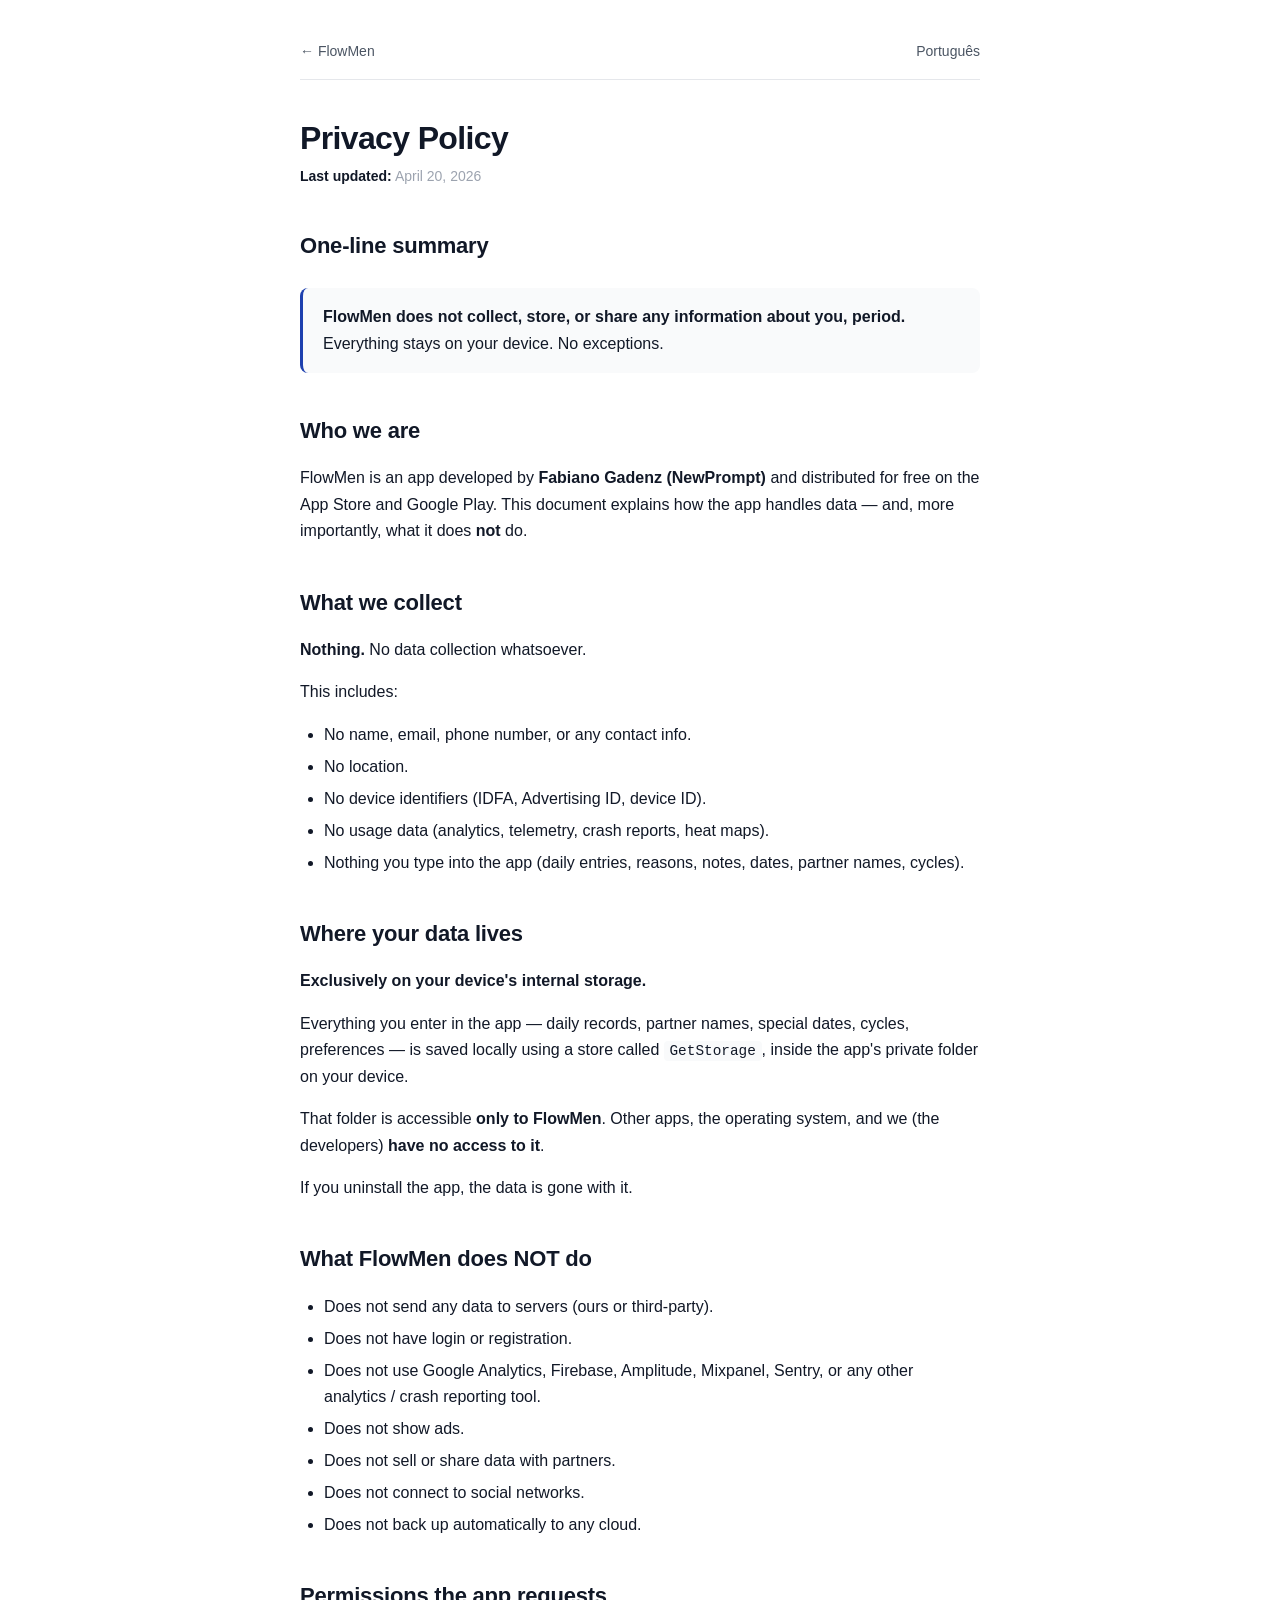
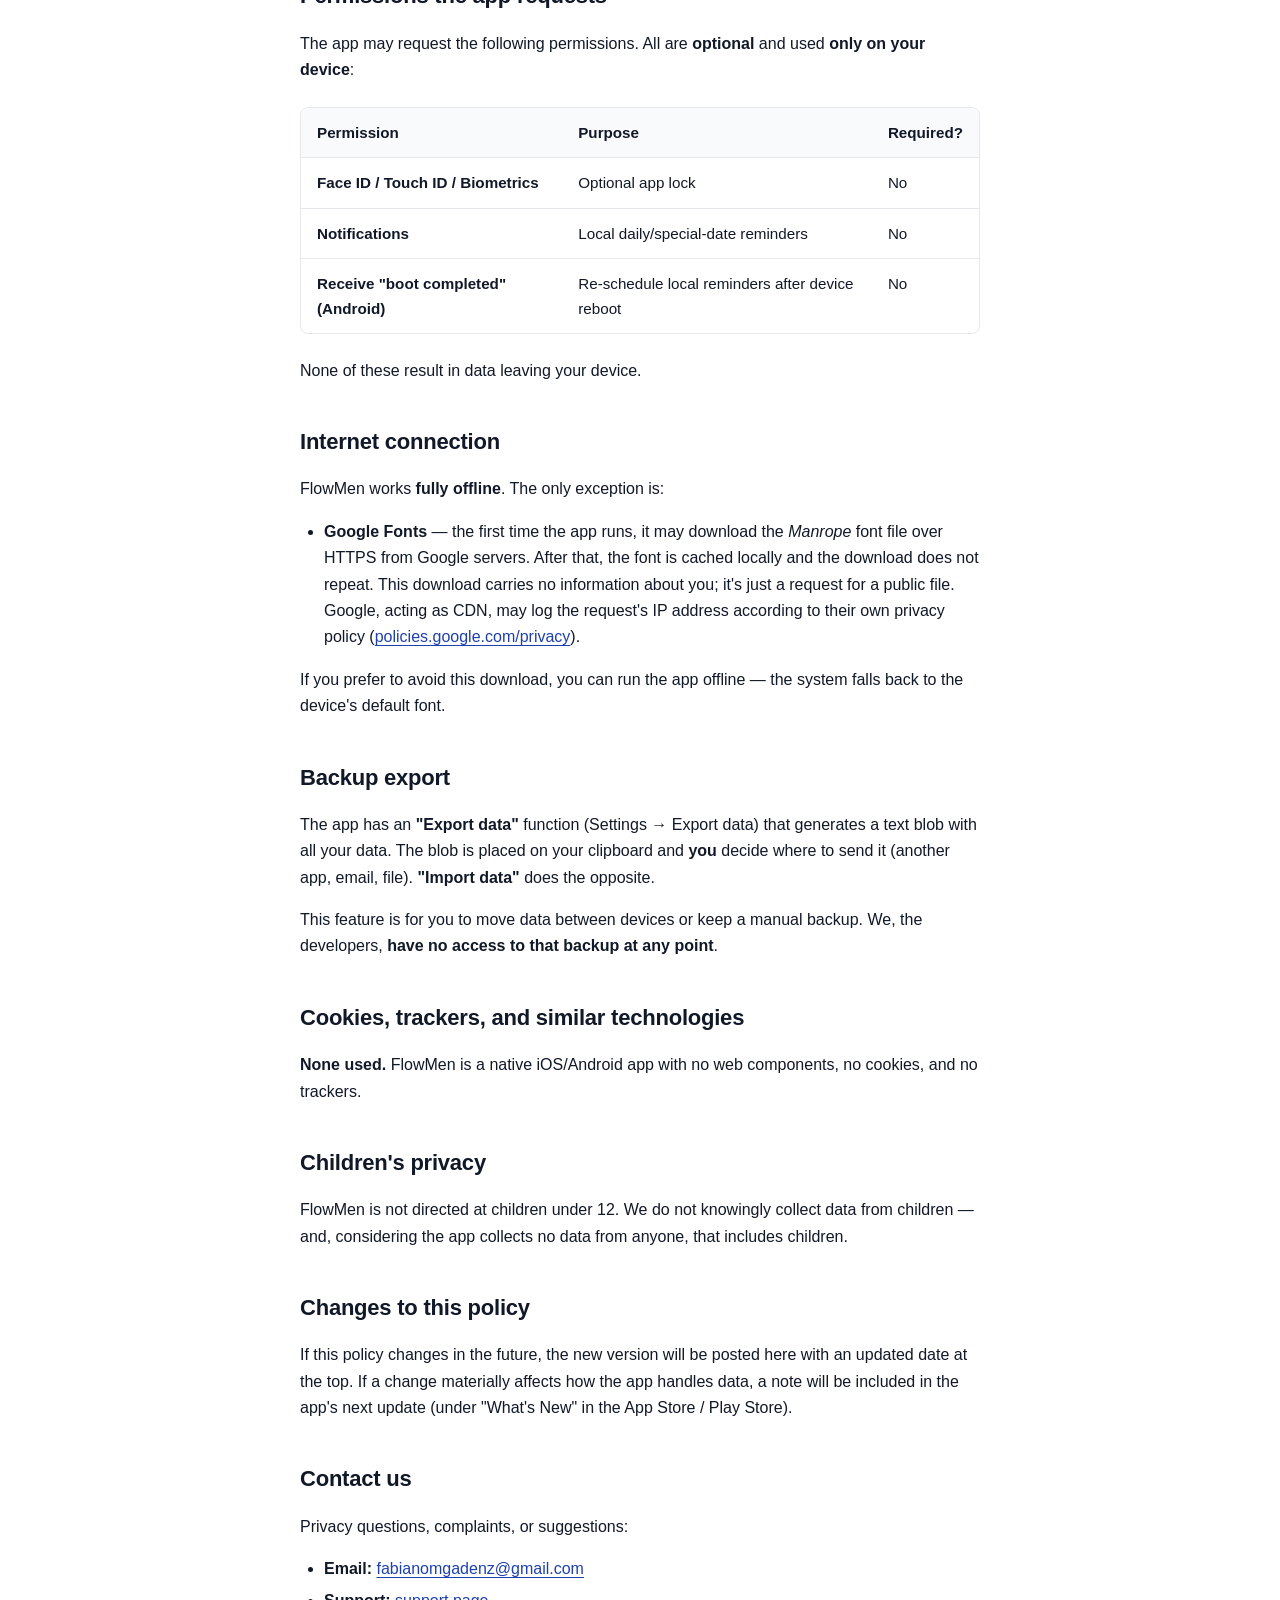
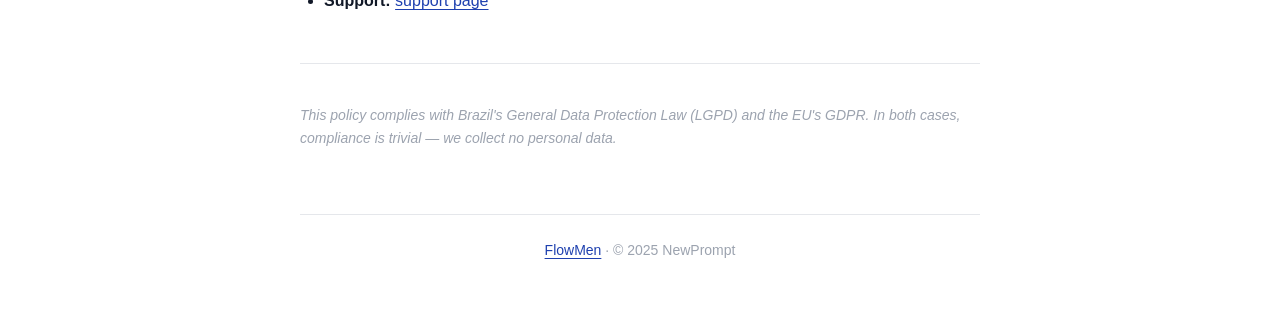
==== privacy-en.html @ 0409f49e "Initial site: landing, privacy (pt-BR/EN), support Co-Authored-By: Claude Opus 4.7 (1M context) <nor" ====
<!doctype html>
<html lang="en">
<head>
  <meta charset="utf-8">
  <meta name="viewport" content="width=device-width, initial-scale=1">
  <title>Privacy Policy — FlowMen</title>
  <meta name="description" content="FlowMen's Privacy Policy. The app collects no data. Everything stays on your device.">
  <meta name="theme-color" content="#1e40af">
  <link rel="stylesheet" href="style.css">
</head>
<body>
  <main class="container">
    <nav class="topbar">
      <a href="index.html">← FlowMen</a>
      <a href="privacy-pt-br.html">Português</a>
    </nav>

    <h1>Privacy Policy</h1>
    <p class="meta"><strong>Last updated:</strong> April 20, 2026</p>

    <h2>One-line summary</h2>
    <blockquote>
      <p>
        <strong>FlowMen does not collect, store, or share any information
        about you, period.</strong> Everything stays on your device. No
        exceptions.
      </p>
    </blockquote>

    <h2>Who we are</h2>
    <p>
      FlowMen is an app developed by <strong>Fabiano Gadenz (NewPrompt)</strong>
      and distributed for free on the App Store and Google Play. This document
      explains how the app handles data — and, more importantly, what it does
      <strong>not</strong> do.
    </p>

    <h2>What we collect</h2>
    <p><strong>Nothing.</strong> No data collection whatsoever.</p>
    <p>This includes:</p>
    <ul>
      <li>No name, email, phone number, or any contact info.</li>
      <li>No location.</li>
      <li>No device identifiers (IDFA, Advertising ID, device ID).</li>
      <li>No usage data (analytics, telemetry, crash reports, heat maps).</li>
      <li>Nothing you type into the app (daily entries, reasons, notes, dates, partner names, cycles).</li>
    </ul>

    <h2>Where your data lives</h2>
    <p><strong>Exclusively on your device's internal storage.</strong></p>
    <p>
      Everything you enter in the app — daily records, partner names, special
      dates, cycles, preferences — is saved locally using a store called
      <code>GetStorage</code>, inside the app's private folder on your device.
    </p>
    <p>
      That folder is accessible <strong>only to FlowMen</strong>. Other apps,
      the operating system, and we (the developers) <strong>have no access to
      it</strong>.
    </p>
    <p>If you uninstall the app, the data is gone with it.</p>

    <h2>What FlowMen does NOT do</h2>
    <ul>
      <li>Does not send any data to servers (ours or third-party).</li>
      <li>Does not have login or registration.</li>
      <li>Does not use Google Analytics, Firebase, Amplitude, Mixpanel, Sentry, or any other analytics / crash reporting tool.</li>
      <li>Does not show ads.</li>
      <li>Does not sell or share data with partners.</li>
      <li>Does not connect to social networks.</li>
      <li>Does not back up automatically to any cloud.</li>
    </ul>

    <h2>Permissions the app requests</h2>
    <p>
      The app may request the following permissions. All are
      <strong>optional</strong> and used <strong>only on your device</strong>:
    </p>

    <div class="table-wrap">
      <table>
        <thead>
          <tr><th>Permission</th><th>Purpose</th><th>Required?</th></tr>
        </thead>
        <tbody>
          <tr><td><strong>Face ID / Touch ID / Biometrics</strong></td><td>Optional app lock</td><td>No</td></tr>
          <tr><td><strong>Notifications</strong></td><td>Local daily/special-date reminders</td><td>No</td></tr>
          <tr><td><strong>Receive "boot completed" (Android)</strong></td><td>Re-schedule local reminders after device reboot</td><td>No</td></tr>
        </tbody>
      </table>
    </div>

    <p>None of these result in data leaving your device.</p>

    <h2>Internet connection</h2>
    <p>FlowMen works <strong>fully offline</strong>. The only exception is:</p>
    <ul>
      <li>
        <strong>Google Fonts</strong> — the first time the app runs, it may
        download the <em>Manrope</em> font file over HTTPS from Google
        servers. After that, the font is cached locally and the download does
        not repeat. This download carries no information about you; it's just
        a request for a public file. Google, acting as CDN, may log the
        request's IP address according to their own privacy policy
        (<a href="https://policies.google.com/privacy" target="_blank" rel="noopener">policies.google.com/privacy</a>).
      </li>
    </ul>
    <p>
      If you prefer to avoid this download, you can run the app offline —
      the system falls back to the device's default font.
    </p>

    <h2>Backup export</h2>
    <p>
      The app has an <strong>"Export data"</strong> function (Settings →
      Export data) that generates a text blob with all your data. The blob is
      placed on your clipboard and <strong>you</strong> decide where to send
      it (another app, email, file). <strong>"Import data"</strong> does the
      opposite.
    </p>
    <p>
      This feature is for you to move data between devices or keep a manual
      backup. We, the developers, <strong>have no access to that backup at
      any point</strong>.
    </p>

    <h2>Cookies, trackers, and similar technologies</h2>
    <p>
      <strong>None used.</strong> FlowMen is a native iOS/Android app with no
      web components, no cookies, and no trackers.
    </p>

    <h2>Children's privacy</h2>
    <p>
      FlowMen is not directed at children under 12. We do not knowingly
      collect data from children — and, considering the app collects no data
      from anyone, that includes children.
    </p>

    <h2>Changes to this policy</h2>
    <p>
      If this policy changes in the future, the new version will be posted
      here with an updated date at the top. If a change materially affects
      how the app handles data, a note will be included in the app's next
      update (under "What's New" in the App Store / Play Store).
    </p>

    <h2>Contact us</h2>
    <p>Privacy questions, complaints, or suggestions:</p>
    <ul>
      <li>
        <strong>Email:</strong>
        <a href="mailto:fabianomgadenz@gmail.com?subject=%5BFlowMen%5D%20Privacy">fabianomgadenz@gmail.com</a>
      </li>
      <li><strong>Support:</strong> <a href="support.html">support page</a></li>
    </ul>

    <hr>

    <p class="meta">
      <em>This policy complies with Brazil's General Data Protection Law
      (LGPD) and the EU's GDPR. In both cases, compliance is trivial — we
      collect no personal data.</em>
    </p>

    <footer>
      <a href="index.html">FlowMen</a> · © 2025 NewPrompt
    </footer>
  </main>
</body>
</html>
---- style.css ----
/*
 * FlowMen — static site
 * Estilo minimalista, mobile-first, zero dependência externa.
 * System font stack evita download de Google Fonts no site legal
 * (a própria política promete "sem trackers" — vamos honrar aqui).
 */

:root {
  --fg: #111827;
  --fg-muted: #4b5563;
  --fg-subtle: #9ca3af;
  --bg: #ffffff;
  --bg-soft: #f9fafb;
  --border: #e5e7eb;
  --accent: #1e40af;
  --accent-hover: #1e3a8a;
  --radius: 8px;
  --max-width: 720px;
}

@media (prefers-color-scheme: dark) {
  :root {
    --fg: #f3f4f6;
    --fg-muted: #9ca3af;
    --fg-subtle: #6b7280;
    --bg: #0f172a;
    --bg-soft: #1e293b;
    --border: #334155;
    --accent: #60a5fa;
    --accent-hover: #93c5fd;
  }
}

* { box-sizing: border-box; }

html {
  scroll-behavior: smooth;
  -webkit-text-size-adjust: 100%;
}

body {
  font-family: -apple-system, BlinkMacSystemFont, "Segoe UI", Roboto,
    "Helvetica Neue", Arial, sans-serif;
  font-size: 16px;
  line-height: 1.65;
  color: var(--fg);
  background: var(--bg);
  margin: 0;
  padding: 0;
  -webkit-font-smoothing: antialiased;
  -moz-osx-font-smoothing: grayscale;
}

.container {
  max-width: var(--max-width);
  margin: 0 auto;
  padding: 2.5rem 1.25rem 4rem;
}

/* Topbar com seletor de idioma / voltar */
.topbar {
  display: flex;
  justify-content: space-between;
  align-items: center;
  font-size: 0.875rem;
  color: var(--fg-muted);
  border-bottom: 1px solid var(--border);
  padding-bottom: 1rem;
  margin-bottom: 2rem;
}

.topbar a {
  color: var(--fg-muted);
  text-decoration: none;
}

.topbar a:hover {
  color: var(--accent);
}

/* Headings */
h1 {
  font-size: 2rem;
  font-weight: 700;
  letter-spacing: -0.02em;
  margin: 0 0 0.5rem;
  color: var(--fg);
}

h2 {
  font-size: 1.375rem;
  font-weight: 600;
  letter-spacing: -0.01em;
  margin: 2.5rem 0 1rem;
  color: var(--fg);
}

h3 {
  font-size: 1.125rem;
  font-weight: 600;
  margin: 2rem 0 0.75rem;
  color: var(--fg);
}

.tagline {
  font-size: 1.125rem;
  color: var(--fg-muted);
  margin: 0 0 2rem;
}

.meta {
  font-size: 0.875rem;
  color: var(--fg-subtle);
  margin: -0.5rem 0 2rem;
}

/* Texto */
p { margin: 0 0 1rem; }

strong { color: var(--fg); font-weight: 600; }

ul, ol {
  margin: 0 0 1rem;
  padding-left: 1.5rem;
}

li { margin-bottom: 0.35rem; }

hr {
  border: none;
  border-top: 1px solid var(--border);
  margin: 3rem 0;
}

/* Links */
a {
  color: var(--accent);
  text-decoration: underline;
  text-decoration-thickness: 1px;
  text-underline-offset: 3px;
}

a:hover { color: var(--accent-hover); }

/* Blockquote = resumo / aviso */
blockquote {
  margin: 1.5rem 0;
  padding: 1rem 1.25rem;
  background: var(--bg-soft);
  border-left: 3px solid var(--accent);
  border-radius: var(--radius);
  color: var(--fg);
}

blockquote p:last-child { margin-bottom: 0; }

/* Code */
code {
  font-family: ui-monospace, SFMono-Regular, Menlo, Consolas, monospace;
  font-size: 0.9em;
  background: var(--bg-soft);
  padding: 0.15em 0.4em;
  border-radius: 4px;
  color: var(--fg);
}

/* Tabelas */
.table-wrap {
  overflow-x: auto;
  margin: 1.5rem 0;
  border: 1px solid var(--border);
  border-radius: var(--radius);
}

table {
  width: 100%;
  border-collapse: collapse;
  font-size: 0.95rem;
}

thead { background: var(--bg-soft); }

th, td {
  text-align: left;
  padding: 0.75rem 1rem;
  border-bottom: 1px solid var(--border);
  vertical-align: top;
}

tr:last-child td { border-bottom: none; }

th { font-weight: 600; }

/* Cards de documento (usado no index) */
.docs-grid {
  display: grid;
  grid-template-columns: 1fr;
  gap: 0.75rem;
  margin: 1.5rem 0;
}

.doc-card {
  display: block;
  padding: 1.25rem;
  border: 1px solid var(--border);
  border-radius: var(--radius);
  text-decoration: none;
  color: var(--fg);
  transition: border-color 0.15s, transform 0.15s;
}

.doc-card:hover {
  border-color: var(--accent);
  color: var(--fg);
  transform: translateY(-1px);
}

.doc-card strong {
  display: block;
  font-size: 1rem;
  margin-bottom: 0.25rem;
}

.doc-card span {
  display: block;
  font-size: 0.875rem;
  color: var(--fg-muted);
}

/* Contato */
.contact {
  background: var(--bg-soft);
  padding: 1.5rem;
  border-radius: var(--radius);
  margin: 2rem 0;
}

.contact p:last-child { margin-bottom: 0; }

/* Footer */
footer {
  margin-top: 4rem;
  padding-top: 1.5rem;
  border-top: 1px solid var(--border);
  font-size: 0.875rem;
  color: var(--fg-subtle);
  text-align: center;
}

/* Hero do index */
.hero {
  padding: 1rem 0 2rem;
  text-align: center;
}

.hero h1 {
  font-size: 2.5rem;
}

.hero .tagline {
  font-size: 1.25rem;
}

/* Mobile */
@media (max-width: 480px) {
  .container { padding: 2rem 1rem 3rem; }
  h1 { font-size: 1.75rem; }
  .hero h1 { font-size: 2rem; }
  .hero .tagline { font-size: 1.125rem; }
  h2 { font-size: 1.25rem; }
  th, td { padding: 0.6rem 0.75rem; font-size: 0.875rem; }
}
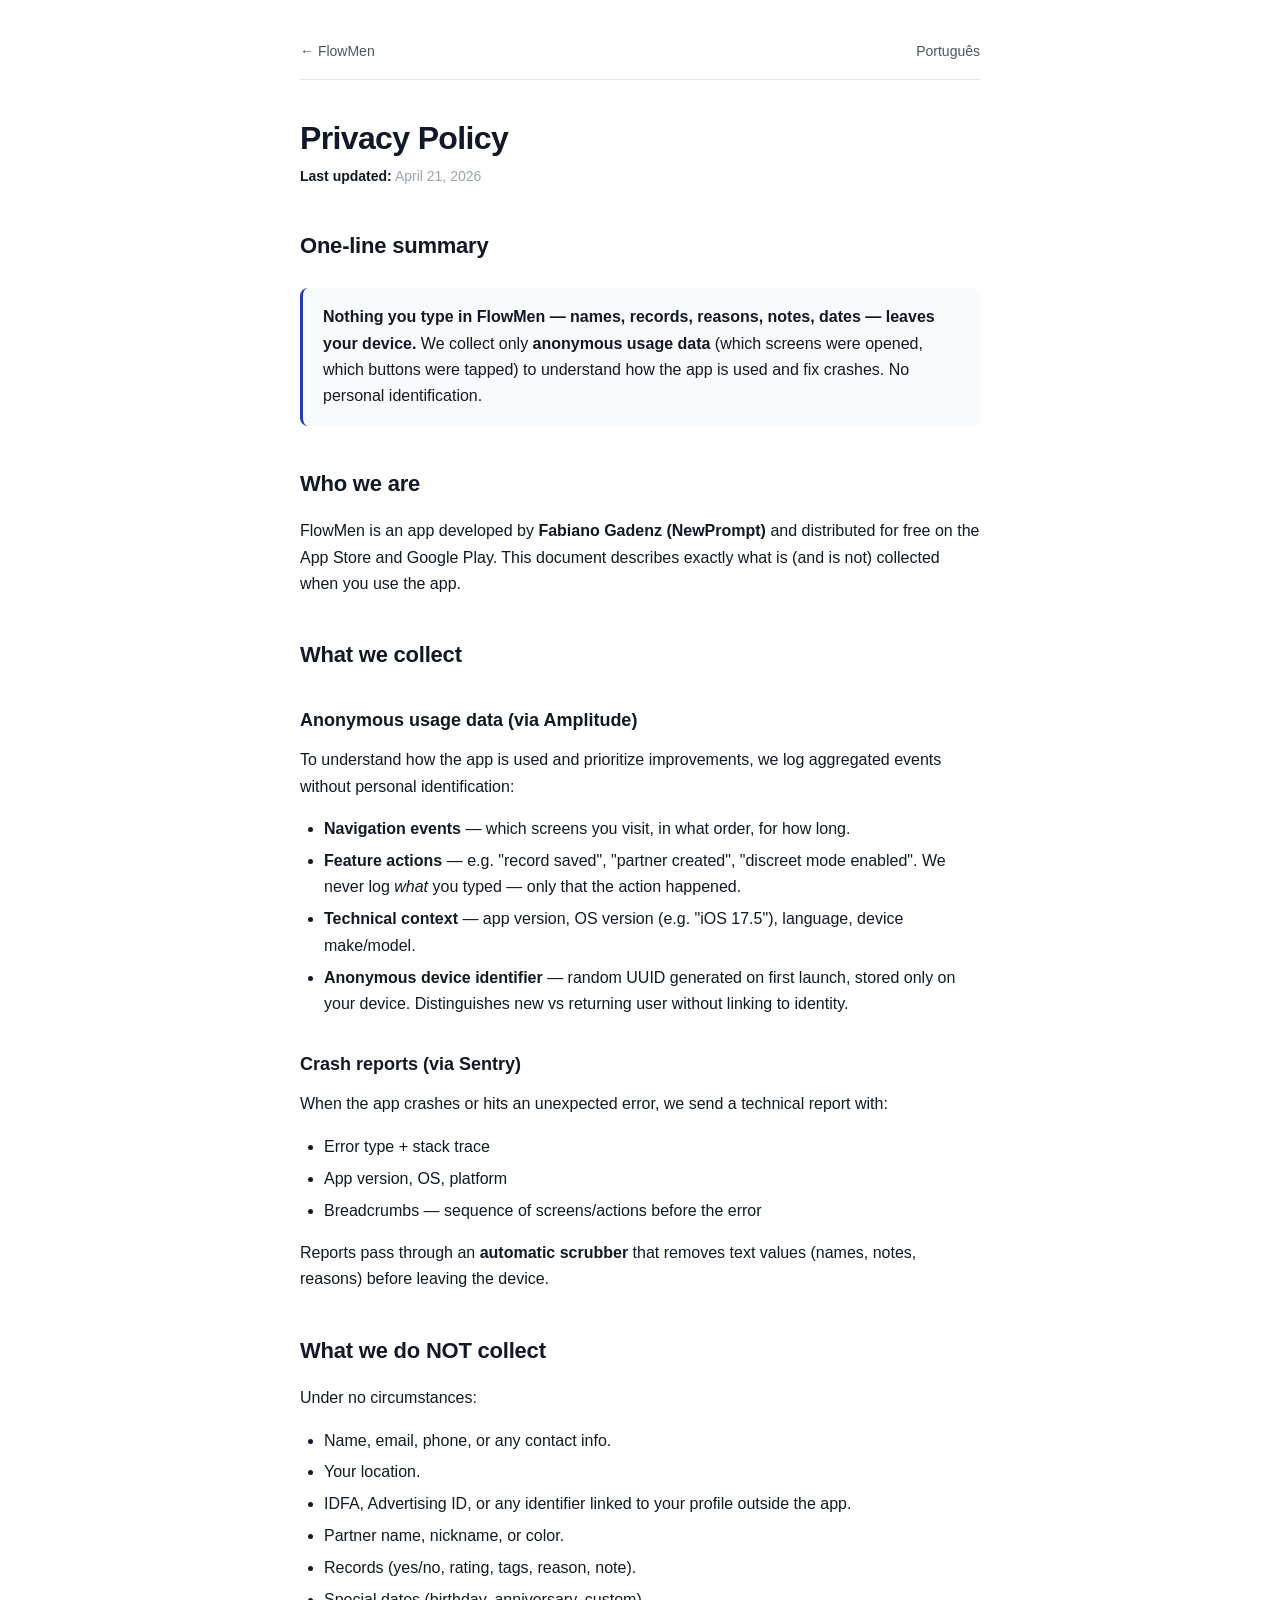
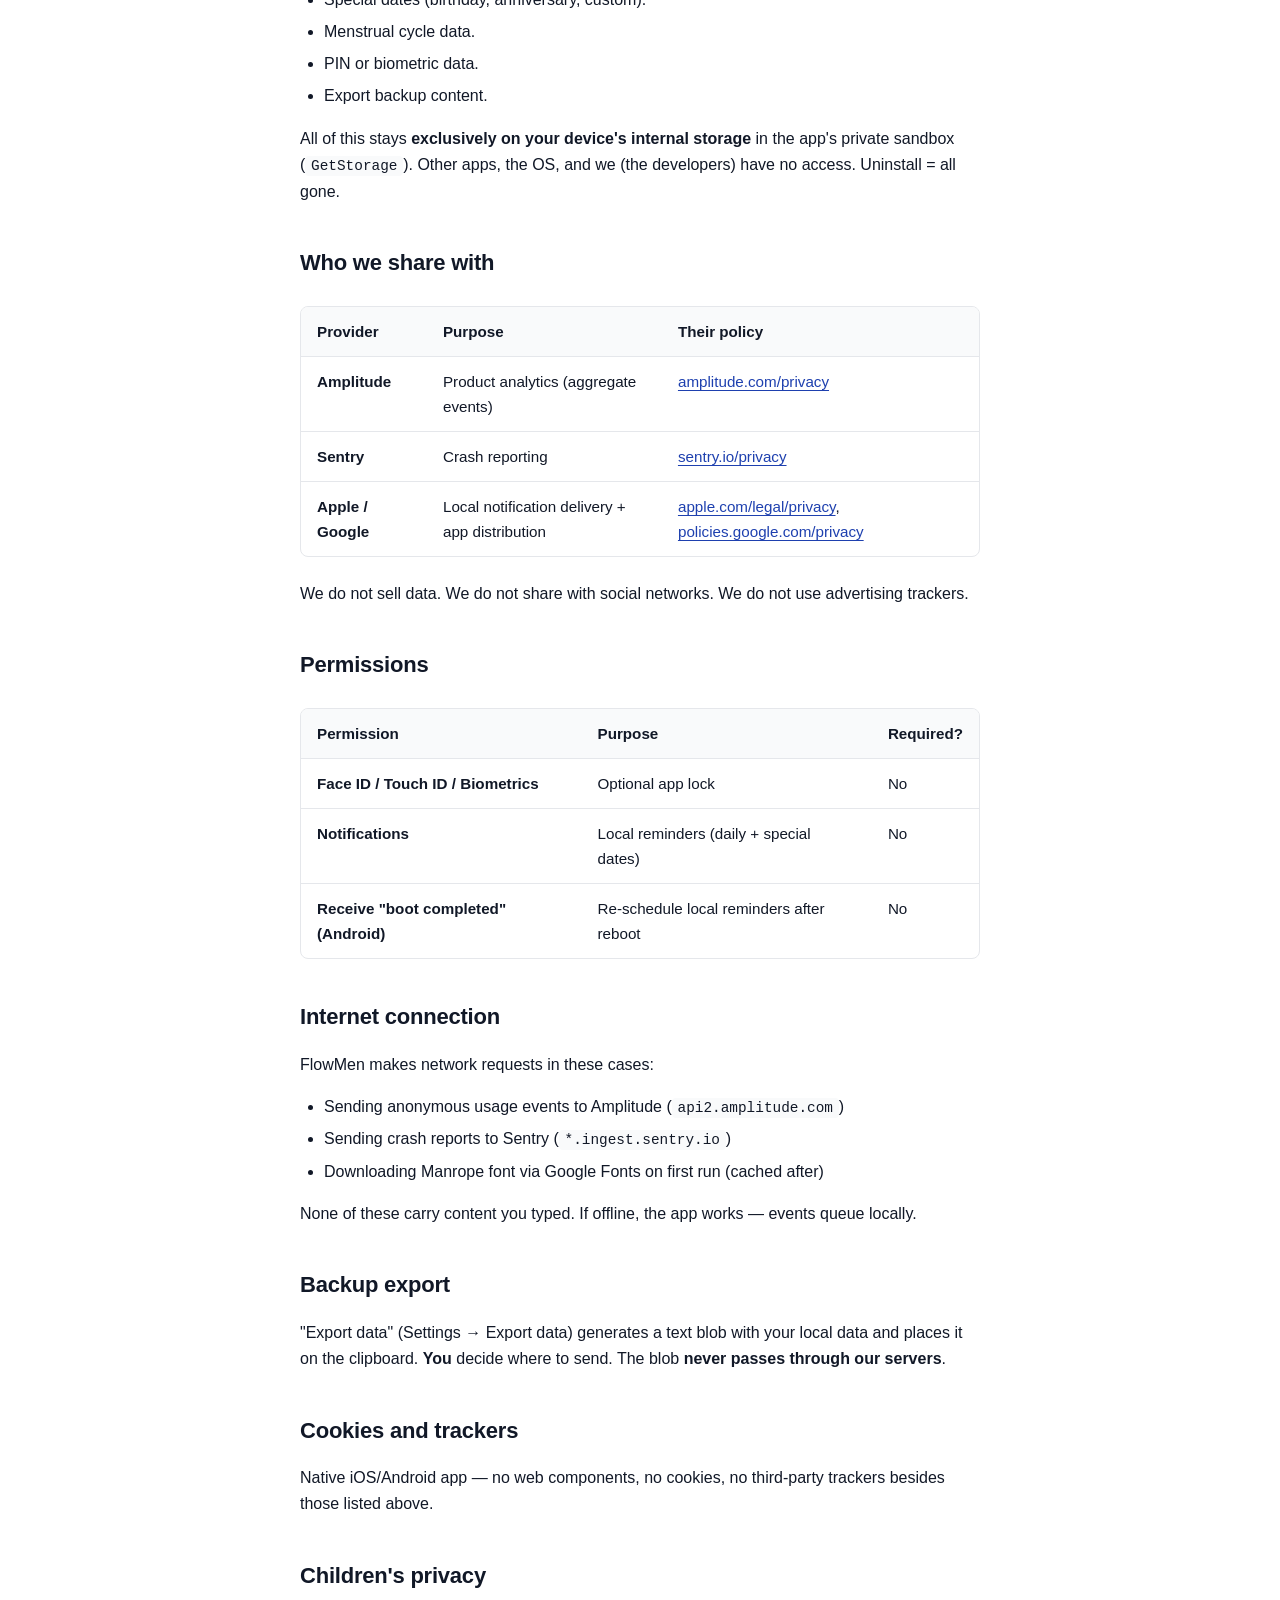
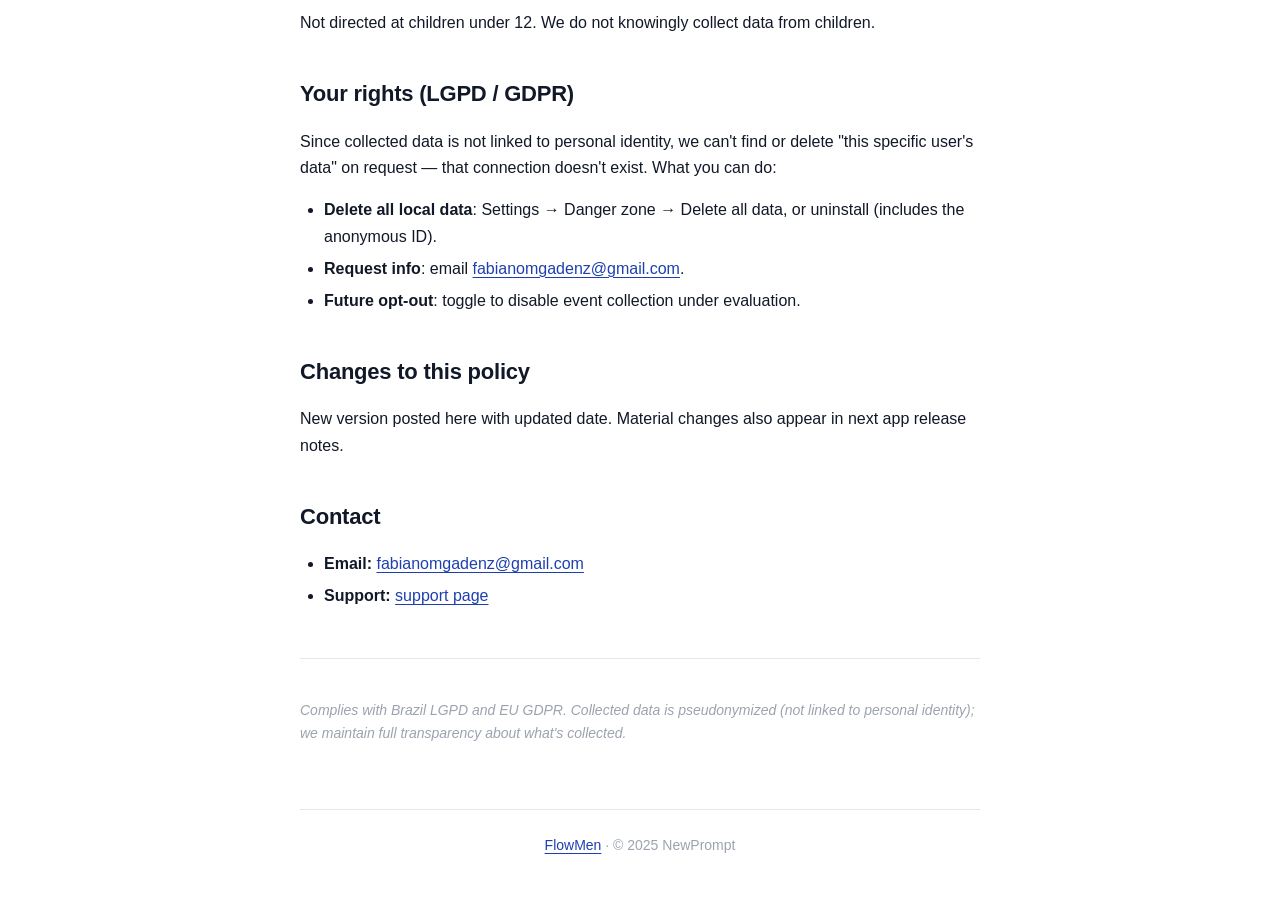
==== commit 611d1f29: "update privacy policy for analytics collection" ====
--- a/privacy-en.html
+++ b/privacy-en.html
@@ -4,7 +4,7 @@
   <meta charset="utf-8">
   <meta name="viewport" content="width=device-width, initial-scale=1">
   <title>Privacy Policy — FlowMen</title>
-  <meta name="description" content="FlowMen's Privacy Policy. The app collects no data. Everything stays on your device.">
+  <meta name="description" content="FlowMen's Privacy Policy. Nothing you type leaves your device — only anonymous usage data and crash reports.">
   <meta name="theme-color" content="#1e40af">
   <link rel="stylesheet" href="style.css">
 </head>
@@ -16,14 +16,16 @@
     </nav>
 
     <h1>Privacy Policy</h1>
-    <p class="meta"><strong>Last updated:</strong> April 20, 2026</p>
+    <p class="meta"><strong>Last updated:</strong> April 21, 2026</p>
 
     <h2>One-line summary</h2>
     <blockquote>
       <p>
-        <strong>FlowMen does not collect, store, or share any information
-        about you, period.</strong> Everything stays on your device. No
-        exceptions.
+        <strong>Nothing you type in FlowMen — names, records, reasons, notes,
+        dates — leaves your device.</strong> We collect only
+        <strong>anonymous usage data</strong> (which screens were opened,
+        which buttons were tapped) to understand how the app is used and fix
+        crashes. No personal identification.
       </p>
     </blockquote>
 
@@ -31,51 +33,94 @@
     <p>
       FlowMen is an app developed by <strong>Fabiano Gadenz (NewPrompt)</strong>
       and distributed for free on the App Store and Google Play. This document
-      explains how the app handles data — and, more importantly, what it does
-      <strong>not</strong> do.
+      describes exactly what is (and is not) collected when you use the app.
     </p>
 
     <h2>What we collect</h2>
-    <p><strong>Nothing.</strong> No data collection whatsoever.</p>
-    <p>This includes:</p>
-    <ul>
-      <li>No name, email, phone number, or any contact info.</li>
-      <li>No location.</li>
-      <li>No device identifiers (IDFA, Advertising ID, device ID).</li>
-      <li>No usage data (analytics, telemetry, crash reports, heat maps).</li>
-      <li>Nothing you type into the app (daily entries, reasons, notes, dates, partner names, cycles).</li>
-    </ul>
-
-    <h2>Where your data lives</h2>
-    <p><strong>Exclusively on your device's internal storage.</strong></p>
-    <p>
-      Everything you enter in the app — daily records, partner names, special
-      dates, cycles, preferences — is saved locally using a store called
-      <code>GetStorage</code>, inside the app's private folder on your device.
-    </p>
-    <p>
-      That folder is accessible <strong>only to FlowMen</strong>. Other apps,
-      the operating system, and we (the developers) <strong>have no access to
-      it</strong>.
-    </p>
-    <p>If you uninstall the app, the data is gone with it.</p>
-
-    <h2>What FlowMen does NOT do</h2>
-    <ul>
-      <li>Does not send any data to servers (ours or third-party).</li>
-      <li>Does not have login or registration.</li>
-      <li>Does not use Google Analytics, Firebase, Amplitude, Mixpanel, Sentry, or any other analytics / crash reporting tool.</li>
-      <li>Does not show ads.</li>
-      <li>Does not sell or share data with partners.</li>
-      <li>Does not connect to social networks.</li>
-      <li>Does not back up automatically to any cloud.</li>
-    </ul>
-
-    <h2>Permissions the app requests</h2>
-    <p>
-      The app may request the following permissions. All are
-      <strong>optional</strong> and used <strong>only on your device</strong>:
-    </p>
+
+    <h3>Anonymous usage data (via Amplitude)</h3>
+    <p>
+      To understand how the app is used and prioritize improvements, we log
+      aggregated events without personal identification:
+    </p>
+    <ul>
+      <li><strong>Navigation events</strong> — which screens you visit, in what order, for how long.</li>
+      <li><strong>Feature actions</strong> — e.g. "record saved", "partner created", "discreet mode enabled". We never log <em>what</em> you typed — only that the action happened.</li>
+      <li><strong>Technical context</strong> — app version, OS version (e.g. "iOS 17.5"), language, device make/model.</li>
+      <li><strong>Anonymous device identifier</strong> — random UUID generated on first launch, stored only on your device. Distinguishes new vs returning user without linking to identity.</li>
+    </ul>
+
+    <h3>Crash reports (via Sentry)</h3>
+    <p>
+      When the app crashes or hits an unexpected error, we send a technical
+      report with:
+    </p>
+    <ul>
+      <li>Error type + stack trace</li>
+      <li>App version, OS, platform</li>
+      <li>Breadcrumbs — sequence of screens/actions before the error</li>
+    </ul>
+    <p>
+      Reports pass through an <strong>automatic scrubber</strong> that removes
+      text values (names, notes, reasons) before leaving the device.
+    </p>
+
+    <h2>What we do NOT collect</h2>
+    <p>Under no circumstances:</p>
+    <ul>
+      <li>Name, email, phone, or any contact info.</li>
+      <li>Your location.</li>
+      <li>IDFA, Advertising ID, or any identifier linked to your profile outside the app.</li>
+      <li>Partner name, nickname, or color.</li>
+      <li>Records (yes/no, rating, tags, reason, note).</li>
+      <li>Special dates (birthday, anniversary, custom).</li>
+      <li>Menstrual cycle data.</li>
+      <li>PIN or biometric data.</li>
+      <li>Export backup content.</li>
+    </ul>
+    <p>
+      All of this stays <strong>exclusively on your device's internal
+      storage</strong> in the app's private sandbox (<code>GetStorage</code>).
+      Other apps, the OS, and we (the developers) have no access. Uninstall =
+      all gone.
+    </p>
+
+    <h2>Who we share with</h2>
+
+    <div class="table-wrap">
+      <table>
+        <thead>
+          <tr><th>Provider</th><th>Purpose</th><th>Their policy</th></tr>
+        </thead>
+        <tbody>
+          <tr>
+            <td><strong>Amplitude</strong></td>
+            <td>Product analytics (aggregate events)</td>
+            <td><a href="https://amplitude.com/privacy" target="_blank" rel="noopener">amplitude.com/privacy</a></td>
+          </tr>
+          <tr>
+            <td><strong>Sentry</strong></td>
+            <td>Crash reporting</td>
+            <td><a href="https://sentry.io/privacy/" target="_blank" rel="noopener">sentry.io/privacy</a></td>
+          </tr>
+          <tr>
+            <td><strong>Apple / Google</strong></td>
+            <td>Local notification delivery + app distribution</td>
+            <td>
+              <a href="https://www.apple.com/legal/privacy/" target="_blank" rel="noopener">apple.com/legal/privacy</a>,
+              <a href="https://policies.google.com/privacy" target="_blank" rel="noopener">policies.google.com/privacy</a>
+            </td>
+          </tr>
+        </tbody>
+      </table>
+    </div>
+
+    <p>
+      We do not sell data. We do not share with social networks. We do not use
+      advertising trackers.
+    </p>
+
+    <h2>Permissions</h2>
 
     <div class="table-wrap">
       <table>
@@ -84,69 +129,62 @@
         </thead>
         <tbody>
           <tr><td><strong>Face ID / Touch ID / Biometrics</strong></td><td>Optional app lock</td><td>No</td></tr>
-          <tr><td><strong>Notifications</strong></td><td>Local daily/special-date reminders</td><td>No</td></tr>
-          <tr><td><strong>Receive "boot completed" (Android)</strong></td><td>Re-schedule local reminders after device reboot</td><td>No</td></tr>
+          <tr><td><strong>Notifications</strong></td><td>Local reminders (daily + special dates)</td><td>No</td></tr>
+          <tr><td><strong>Receive "boot completed" (Android)</strong></td><td>Re-schedule local reminders after reboot</td><td>No</td></tr>
         </tbody>
       </table>
     </div>
 
-    <p>None of these result in data leaving your device.</p>
-
     <h2>Internet connection</h2>
-    <p>FlowMen works <strong>fully offline</strong>. The only exception is:</p>
-    <ul>
-      <li>
-        <strong>Google Fonts</strong> — the first time the app runs, it may
-        download the <em>Manrope</em> font file over HTTPS from Google
-        servers. After that, the font is cached locally and the download does
-        not repeat. This download carries no information about you; it's just
-        a request for a public file. Google, acting as CDN, may log the
-        request's IP address according to their own privacy policy
-        (<a href="https://policies.google.com/privacy" target="_blank" rel="noopener">policies.google.com/privacy</a>).
-      </li>
-    </ul>
-    <p>
-      If you prefer to avoid this download, you can run the app offline —
-      the system falls back to the device's default font.
+    <p>FlowMen makes network requests in these cases:</p>
+    <ul>
+      <li>Sending anonymous usage events to Amplitude (<code>api2.amplitude.com</code>)</li>
+      <li>Sending crash reports to Sentry (<code>*.ingest.sentry.io</code>)</li>
+      <li>Downloading Manrope font via Google Fonts on first run (cached after)</li>
+    </ul>
+    <p>
+      None of these carry content you typed. If offline, the app works —
+      events queue locally.
     </p>
 
     <h2>Backup export</h2>
     <p>
-      The app has an <strong>"Export data"</strong> function (Settings →
-      Export data) that generates a text blob with all your data. The blob is
-      placed on your clipboard and <strong>you</strong> decide where to send
-      it (another app, email, file). <strong>"Import data"</strong> does the
-      opposite.
-    </p>
-    <p>
-      This feature is for you to move data between devices or keep a manual
-      backup. We, the developers, <strong>have no access to that backup at
-      any point</strong>.
-    </p>
-
-    <h2>Cookies, trackers, and similar technologies</h2>
-    <p>
-      <strong>None used.</strong> FlowMen is a native iOS/Android app with no
-      web components, no cookies, and no trackers.
+      "Export data" (Settings → Export data) generates a text blob with your
+      local data and places it on the clipboard. <strong>You</strong> decide
+      where to send. The blob <strong>never passes through our servers</strong>.
+    </p>
+
+    <h2>Cookies and trackers</h2>
+    <p>
+      Native iOS/Android app — no web components, no cookies, no third-party
+      trackers besides those listed above.
     </p>
 
     <h2>Children's privacy</h2>
     <p>
-      FlowMen is not directed at children under 12. We do not knowingly
-      collect data from children — and, considering the app collects no data
-      from anyone, that includes children.
-    </p>
+      Not directed at children under 12. We do not knowingly collect data from
+      children.
+    </p>
+
+    <h2>Your rights (LGPD / GDPR)</h2>
+    <p>
+      Since collected data is not linked to personal identity, we can't find
+      or delete "this specific user's data" on request — that connection
+      doesn't exist. What you can do:
+    </p>
+    <ul>
+      <li><strong>Delete all local data</strong>: Settings → Danger zone → Delete all data, or uninstall (includes the anonymous ID).</li>
+      <li><strong>Request info</strong>: email <a href="mailto:fabianomgadenz@gmail.com">fabianomgadenz@gmail.com</a>.</li>
+      <li><strong>Future opt-out</strong>: toggle to disable event collection under evaluation.</li>
+    </ul>
 
     <h2>Changes to this policy</h2>
     <p>
-      If this policy changes in the future, the new version will be posted
-      here with an updated date at the top. If a change materially affects
-      how the app handles data, a note will be included in the app's next
-      update (under "What's New" in the App Store / Play Store).
-    </p>
-
-    <h2>Contact us</h2>
-    <p>Privacy questions, complaints, or suggestions:</p>
+      New version posted here with updated date. Material changes also appear
+      in next app release notes.
+    </p>
+
+    <h2>Contact</h2>
     <ul>
       <li>
         <strong>Email:</strong>
@@ -158,9 +196,9 @@
     <hr>
 
     <p class="meta">
-      <em>This policy complies with Brazil's General Data Protection Law
-      (LGPD) and the EU's GDPR. In both cases, compliance is trivial — we
-      collect no personal data.</em>
+      <em>Complies with Brazil LGPD and EU GDPR. Collected data is
+      pseudonymized (not linked to personal identity); we maintain full
+      transparency about what's collected.</em>
     </p>
 
     <footer>
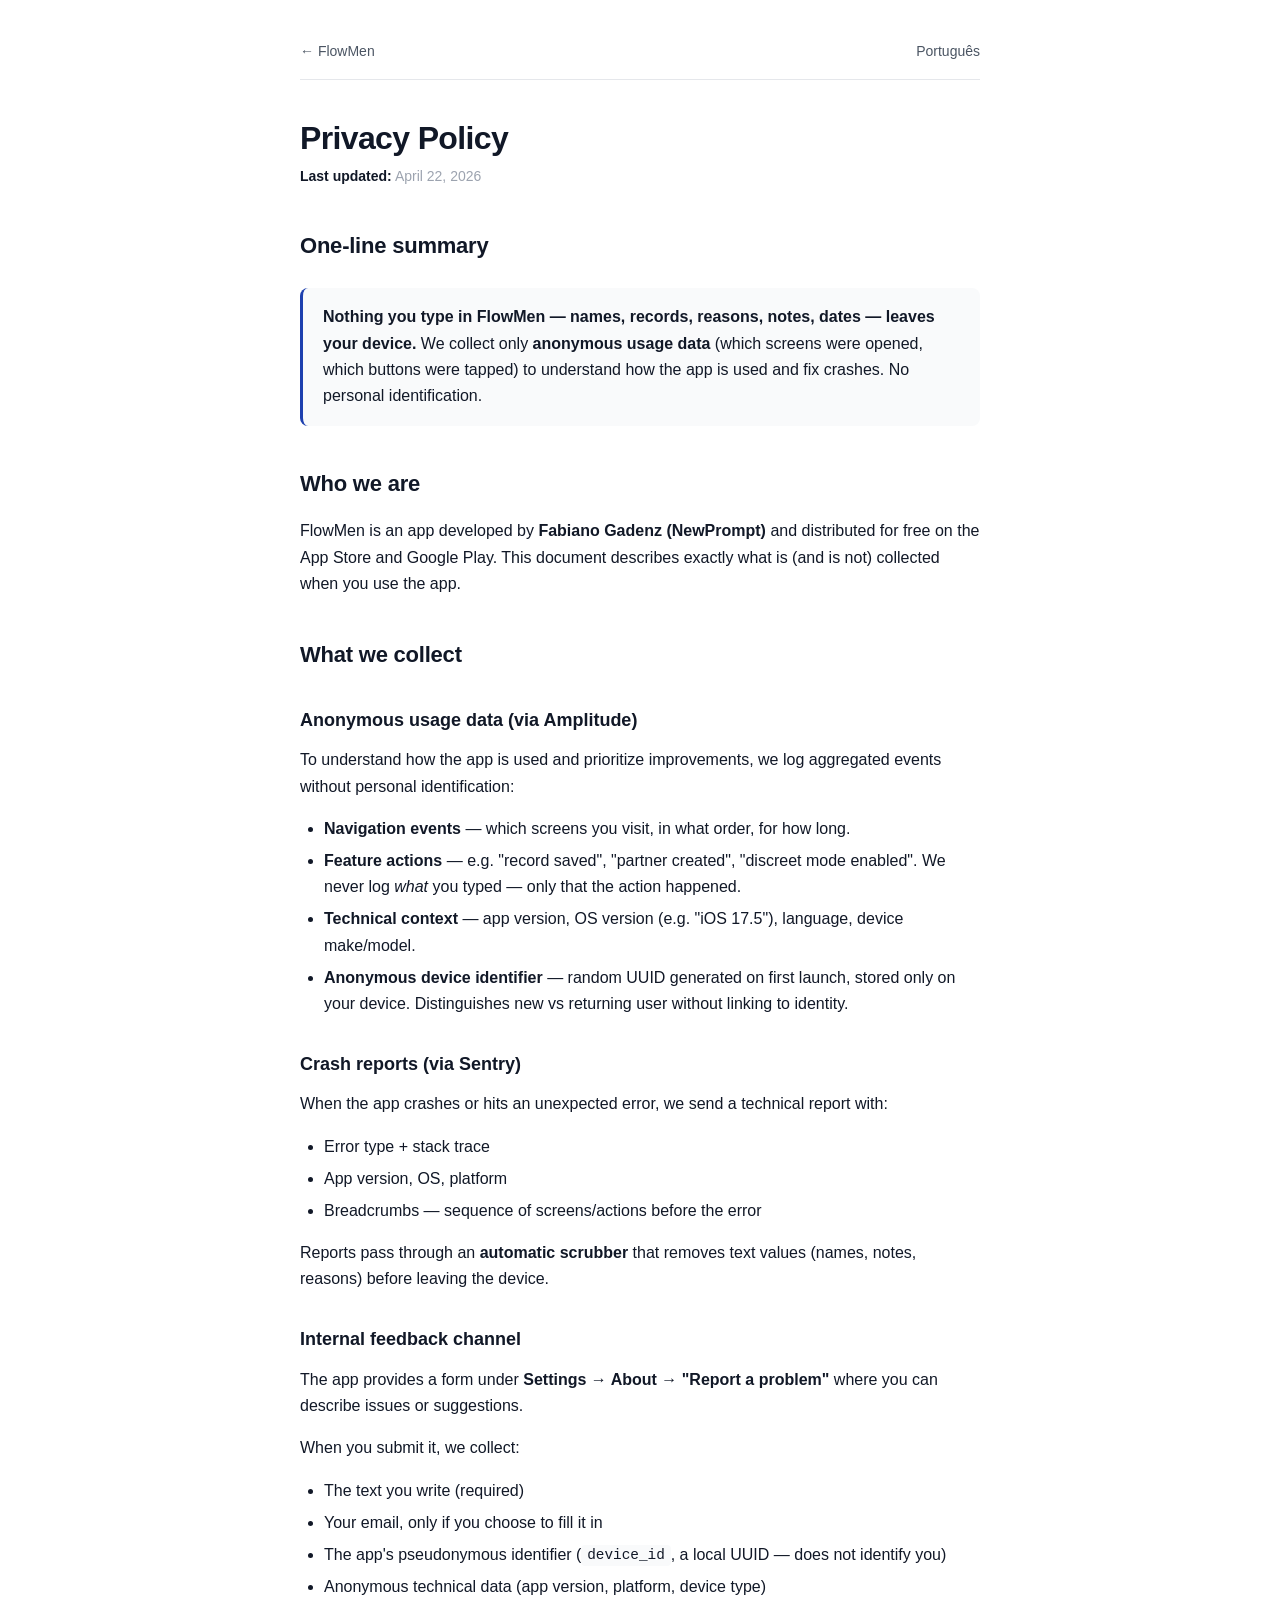
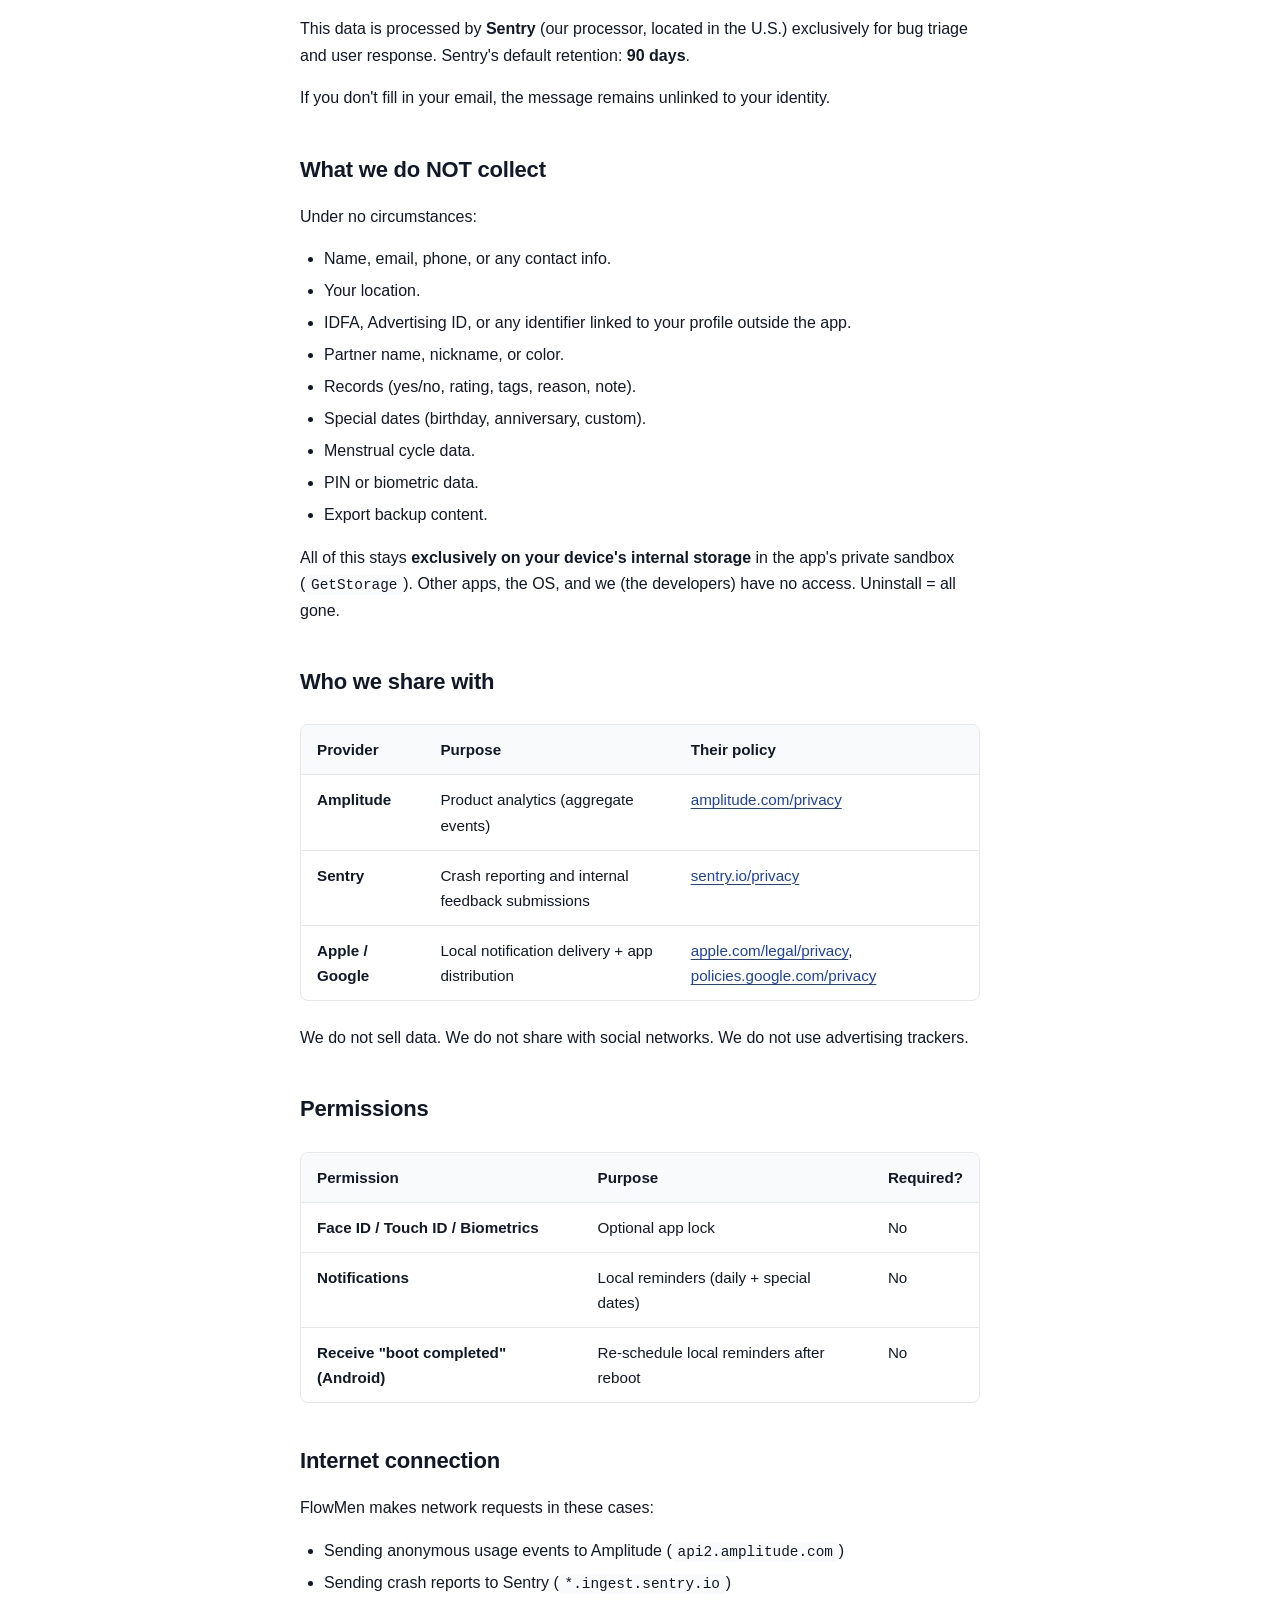
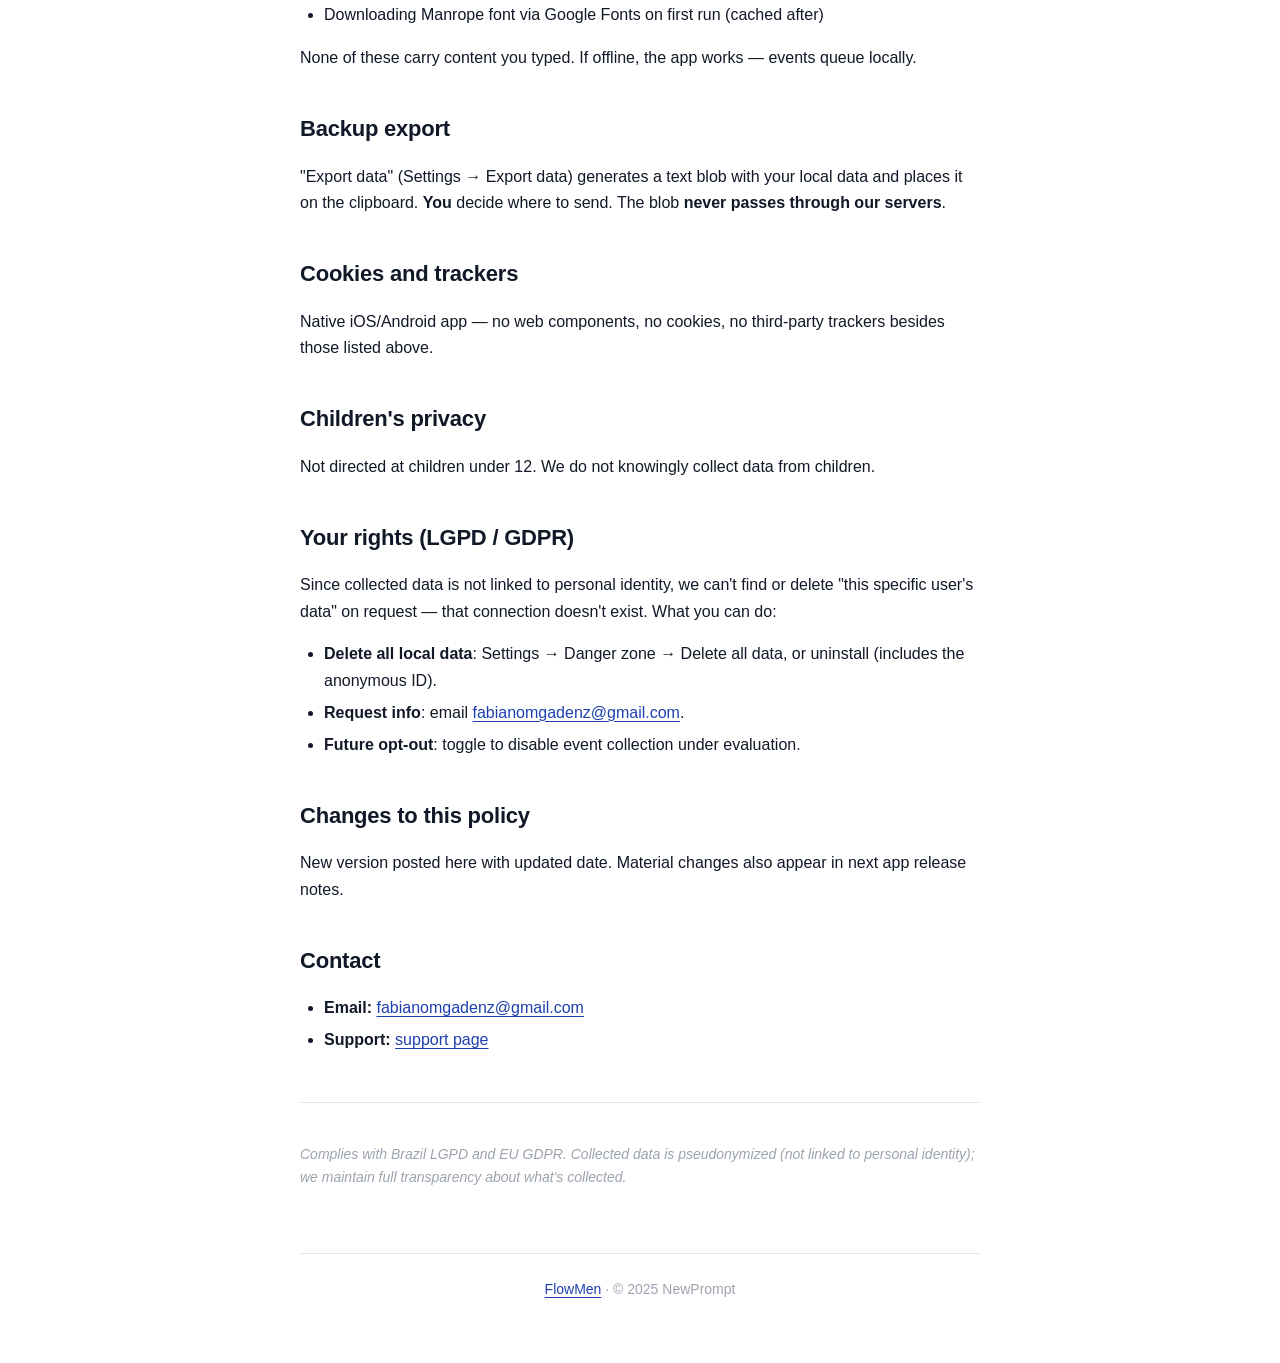
==== commit 6a75b4b9: "added new privacy" ====
--- a/privacy-en.html
+++ b/privacy-en.html
@@ -16,7 +16,7 @@
     </nav>
 
     <h1>Privacy Policy</h1>
-    <p class="meta"><strong>Last updated:</strong> April 21, 2026</p>
+    <p class="meta"><strong>Last updated:</strong> April 22, 2026</p>
 
     <h2>One-line summary</h2>
     <blockquote>
@@ -63,6 +63,31 @@
     <p>
       Reports pass through an <strong>automatic scrubber</strong> that removes
       text values (names, notes, reasons) before leaving the device.
+    </p>
+
+    <h3>Internal feedback channel</h3>
+    <p>
+      The app provides a form under <strong>Settings → About → "Report a
+      problem"</strong> where you can describe issues or suggestions.
+    </p>
+    <p>When you submit it, we collect:</p>
+    <ul>
+      <li>The text you write (required)</li>
+      <li>Your email, only if you choose to fill it in</li>
+      <li>
+        The app's pseudonymous identifier (<code>device_id</code>, a local
+        UUID — does not identify you)
+      </li>
+      <li>Anonymous technical data (app version, platform, device type)</li>
+    </ul>
+    <p>
+      This data is processed by <strong>Sentry</strong> (our processor, located
+      in the U.S.) exclusively for bug triage and user response. Sentry's
+      default retention: <strong>90 days</strong>.
+    </p>
+    <p>
+      If you don't fill in your email, the message remains unlinked to your
+      identity.
     </p>
 
     <h2>What we do NOT collect</h2>
@@ -100,7 +125,7 @@
           </tr>
           <tr>
             <td><strong>Sentry</strong></td>
-            <td>Crash reporting</td>
+            <td>Crash reporting and internal feedback submissions</td>
             <td><a href="https://sentry.io/privacy/" target="_blank" rel="noopener">sentry.io/privacy</a></td>
           </tr>
           <tr>
